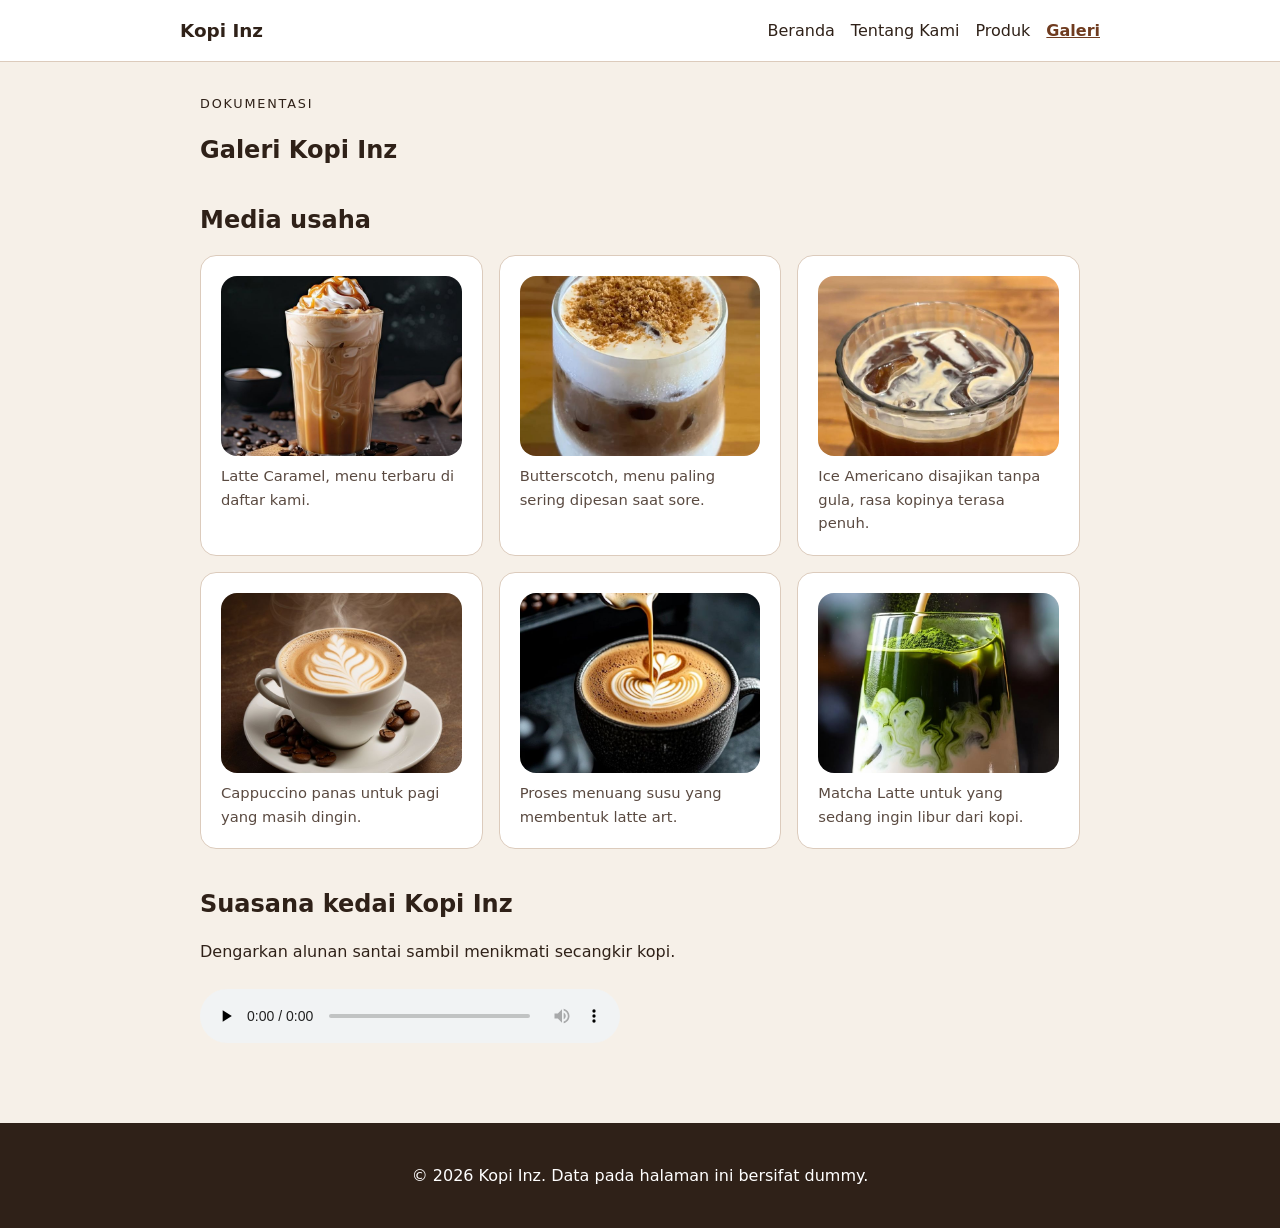
==== galeri.html @ 82ff4be2 "media serta tabel katalog" ====
<!doctype html>
<html lang="id">
  <head>
    <meta charset="utf-8" />
    <meta name="viewport" content="width=device-width, initial-scale=1" />
    <meta name="description" content="Galeri Kopi Inz: foto menu, suasana kedai, dan musik pengiring." />
    <title>Galeri Kopi Inz - Website UMKM</title>
    <link rel="stylesheet" href="css/style.css" />
  </head>
  <body>
    <a class="skip-link" href="#konten">Lewati ke konten utama</a>

    <header class="site-header">
      <nav class="nav" aria-label="Navigasi utama">
        <a class="brand" href="index.html">Kopi Inz</a>
        <ul>
          <li><a href="index.html">Beranda</a></li>
          <li><a href="tentang.html">Tentang Kami</a></li>
          <li><a href="produk.html">Produk</a></li>
          <li><a aria-current="page" href="galeri.html">Galeri</a></li>
        </ul>
      </nav>
    </header>

    <main id="konten" class="page">
      <section aria-labelledby="galeri-title">
        <p class="eyebrow">Dokumentasi</p>
        <h1 id="galeri-title">Galeri Kopi Inz</h1>
      </section>

      <section aria-labelledby="media-title">
        <h2 id="media-title">Media usaha</h2>
        <div class="gallery-list">
          <figure class="media-card">
            <img
              class="product-photo"
              src="assets/images/latte caramel.jpg"
              alt="Segelas Latte Caramel dingin dengan whipped cream dan siraman saus karamel"
              width="800"
              height="600"
              loading="lazy"
            />
            <figcaption>Latte Caramel, menu terbaru di daftar kami.</figcaption>
          </figure>

          <figure class="media-card">
            <img
              class="product-photo"
              src="assets/images/Butterscotch.jpg"
              alt="Segelas kopi Butterscotch dengan lapisan susu dan taburan gula aren"
              width="800"
              height="600"
              loading="lazy"
            />
            <figcaption>Butterscotch, menu paling sering dipesan saat sore.</figcaption>
          </figure>

          <figure class="media-card">
            <img
              class="product-photo"
              src="assets/images/ice americano.jpg"
              alt="Segelas Ice Americano dengan es batu dan lapisan krema di permukaan"
              width="800"
              height="600"
              loading="lazy"
            />
            <figcaption>Ice Americano disajikan tanpa gula, rasa kopinya terasa penuh.</figcaption>
          </figure>

          <figure class="media-card">
            <img
              class="product-photo"
              src="assets/images/Cappuccino.jpg"
              alt="Secangkir Cappuccino panas dengan latte art dan biji kopi di piring saji"
              width="800"
              height="600"
              loading="lazy"
            />
            <figcaption>Cappuccino panas untuk pagi yang masih dingin.</figcaption>
          </figure>

          <figure class="media-card">
            <img
              class="product-photo"
              src="assets/images/coffe.jpg"
              alt="Espresso dituang ke cangkir berisi susu hingga membentuk latte art"
              width="800"
              height="600"
              loading="lazy"
            />
            <figcaption>Proses menuang susu yang membentuk latte art.</figcaption>
          </figure>

          <figure class="media-card">
            <img
              class="product-photo"
              src="assets/images/Matcha Latte.jpg"
              alt="Segelas Matcha Latte dingin saat susu dituang ke atas bubuk matcha"
              width="800"
              height="600"
              loading="lazy"
            />
            <figcaption>Matcha Latte untuk yang sedang ingin libur dari kopi.</figcaption>
          </figure>
        </div>
      </section>

      <section aria-labelledby="audio-title">
        <h2 id="audio-title">Suasana kedai Kopi Inz</h2>
        <p id="audio-note">Dengarkan alunan santai sambil menikmati secangkir kopi.</p>
        <audio controls aria-describedby="audio-note" preload="none">
          <source src="assets/audio/hindia.mp4" type="audio/mp4" />
          Browser kamu belum mendukung pemutar audio.
          <a href="assets/audio/hindia.mp4">Unduh lagu pengiring</a>.
        </audio>
      </section>
    </main>

    <footer class="site-footer">
      <p>&copy; <span id="tahun">2026</span> Kopi Inz. Data pada halaman ini bersifat dummy.</p>
    </footer>

    <script src="js/script.js"></script>
  </body>
</html>
---- css/style.css ----
:root {
  --coklat-tua: #2f2118;
  --coklat: #6f3b1f;
  --coklat-brand: #4b2715;
  --krem: #f6f0e8;
  --kuning: #ffd166;
  --garis: #dccbbc;
  --abu-teks: #5a4a41;
  --putih: #ffffff;
  --radius: 16px;
}

* { box-sizing: border-box; }

body {
  margin: 0;
  color: var(--coklat-tua);
  background: var(--krem);
  font-family: system-ui, -apple-system, "Segoe UI", Arial, sans-serif;
  line-height: 1.6;
}

.page {
  max-width: 920px;
  margin: 0 auto;
  padding: 32px 20px;
}

.page > section { margin-bottom: 40px; }

h1, h2, h3 { line-height: 1.25; }

.skip-link {
  position: absolute;
  left: -9999px;
  z-index: 100;
  padding: 8px 12px;
  color: var(--putih);
  background: var(--coklat-tua);
}

.skip-link:focus { top: 8px; left: 8px; }

.site-header {
  padding: 16px 20px;
  background: var(--putih);
  border-bottom: 1px solid var(--garis);
}

.nav {
  display: flex;
  flex-wrap: wrap;
  gap: 8px 20px;
  align-items: center;
  justify-content: space-between;
  max-width: 920px;
  margin: 0 auto;
}

.brand {
  color: var(--coklat-brand);
  font-size: 1.15rem;
  font-weight: 800;
  text-decoration: none;
}

.nav ul {
  display: flex;
  flex-wrap: wrap;
  gap: 16px;
  padding: 0;
  margin: 0;
  list-style: none;
}

.nav a {
  color: var(--coklat-tua);
  text-decoration: none;
}

.nav a:hover { text-decoration: underline; }

.nav a[aria-current="page"] {
  color: var(--coklat);
  font-weight: 800;
  text-decoration: underline;
}

.hero {
  padding: 36px;
  color: var(--putih);
  background: var(--coklat);
  border-radius: 24px;
}

.hero img{
  width: 400px;
  height: 400px;
  object-fit: cover;
  margin: 0 auto;
}

.hero h1 { margin: 0 0 8px; font-size: clamp(1.8rem, 5vw, 2.6rem); }

.eyebrow {
  margin: 0 0 8px;
  font-size: 0.8rem;
  letter-spacing: 0.14em;
  text-transform: uppercase;
}

button {
  padding: 12px 18px;
  color: var(--coklat-tua);
  font-size: 1rem;
  font-weight: 700;
  font-family: inherit;
  cursor: pointer;
  background: var(--kuning);
  border: 0;
  border-radius: 999px;
}

button:hover { background: #ffc233; }

a:focus-visible,
button:focus-visible { outline: 3px solid #2563eb; outline-offset: 3px; }

.product-list,
.info-container,
.gallery-list {
  display: grid;
  gap: 16px;
  margin-top: 16px;
  grid-template-columns: repeat(auto-fit, minmax(240px, 1fr));
}

/* Kartu produk baru tampil lebih lebar dan sendirian */
.product-list--sorot { grid-template-columns: minmax(0, 480px); }

.product-card,
.info-card,
.media-card {
  display: flex;
  flex-direction: column;
  padding: 20px;
  background: var(--putih);
  border: 1px solid var(--garis);
  border-radius: var(--radius);
}

.product-card h3,
.info-card h3 { margin: 0 0 8px; }

.product-card p,
.info-card p { margin: 0 0 8px; }

.product-photo {
  width: 100%;
  height: auto;
  aspect-ratio: 4 / 3;
  object-fit: cover;
  margin-bottom: 12px;
  background: var(--krem);
}

.media-card .product-photo { margin-bottom: 0; }

.product-photo--lebar { max-width: 520px; }

.price {
  margin-top: auto;
  color: var(--coklat);
  font-size: 1.1rem;
  font-weight: 700;
}

.price .unit {
  color: var(--abu-teks);
  font-size: 0.85rem;
  font-weight: 400;
}

.product-card--baru {
  position: relative;
  border-color: var(--coklat);
}

.produk-card2 {
  padding-top: 35px;

}

.badge {
  align-self: flex-start;
  padding: 2px 10px;
  margin-bottom: 8px;
  color: var(--coklat-tua);
  font-size: 0.75rem;
  font-weight: 700;
  background: var(--kuning);
  border-radius: 999px;
}

img { display: block; max-width: 100%; height: auto; border-radius: var(--radius); }
figure { margin: 0; }
figcaption { margin-top: 8px; color: var(--abu-teks); font-size: 0.92rem; }

audio { width: 100%; max-width: 420px; margin-top: 8px; }

.table-wrap { overflow-x: auto; }
table { width: 100%; border-collapse: collapse; background: var(--putih); }
caption { margin-bottom: 8px; font-weight: 700; text-align: left; }
th,
td { padding: 10px; text-align: left; border: 1px solid var(--garis); }
thead th { background: #efe4d8; }
tbody tr:nth-child(even) th,
tbody tr:nth-child(even) td { background: #faf5ef; }
td:last-child,
thead th:last-child { text-align: right; white-space: nowrap; }

.site-footer {
  padding: 24px 20px;
  color: var(--putih);
  text-align: center;
  background: var(--coklat-tua);
}

.site-footer a { color: var(--kuning); }

@media (max-width: 600px) {
  .page { padding: 24px 16px; }
  .hero { padding: 24px; border-radius: 18px; }
  .nav { justify-content: flex-start; }
}
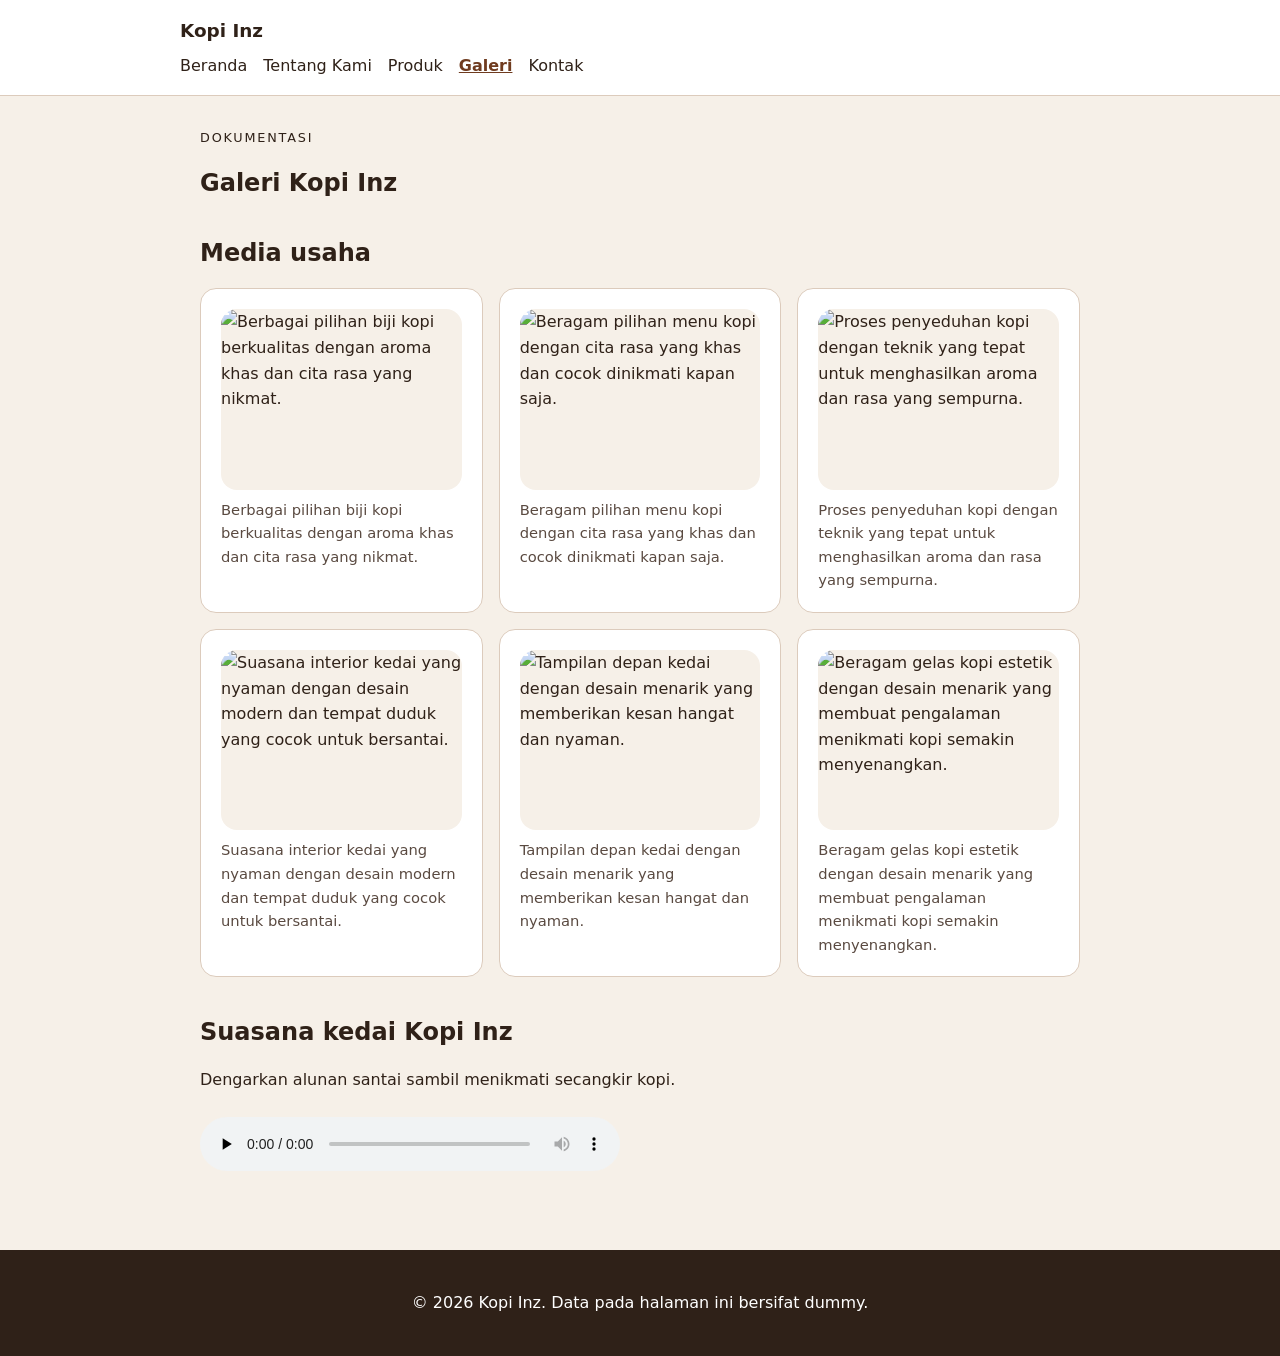
==== commit bec4d233: "feat: tambah form kontak aksesibel dan preview" ====
--- a/galeri.html
+++ b/galeri.html
@@ -18,6 +18,7 @@
           <li><a href="tentang.html">Tentang Kami</a></li>
           <li><a href="produk.html">Produk</a></li>
           <li><a aria-current="page" href="galeri.html">Galeri</a></li>
+          <li><a href="kontak.html">Kontak</a></li>
         </ul>
       </nav>
     </header>
@@ -34,73 +35,73 @@
           <figure class="media-card">
             <img
               class="product-photo"
-              src="assets/images/latte caramel.jpg"
-              alt="Segelas Latte Caramel dingin dengan whipped cream dan siraman saus karamel"
+              src="assets/images/Biji Kopi.jpg"
+              alt="Berbagai pilihan biji kopi berkualitas dengan aroma khas dan cita rasa yang nikmat."
               width="800"
               height="600"
               loading="lazy"
             />
-            <figcaption>Latte Caramel, menu terbaru di daftar kami.</figcaption>
+            <figcaption>Berbagai pilihan biji kopi berkualitas dengan aroma khas dan cita rasa yang nikmat.</figcaption>
           </figure>
 
           <figure class="media-card">
             <img
               class="product-photo"
-              src="assets/images/Butterscotch.jpg"
-              alt="Segelas kopi Butterscotch dengan lapisan susu dan taburan gula aren"
+              src="assets/images/Menu Kopi.jpg"
+              alt="Beragam pilihan menu kopi dengan cita rasa yang khas dan cocok dinikmati kapan saja."
               width="800"
               height="600"
               loading="lazy"
             />
-            <figcaption>Butterscotch, menu paling sering dipesan saat sore.</figcaption>
+            <figcaption>Beragam pilihan menu kopi dengan cita rasa yang khas dan cocok dinikmati kapan saja.</figcaption>
           </figure>
 
           <figure class="media-card">
             <img
               class="product-photo"
-              src="assets/images/ice americano.jpg"
-              alt="Segelas Ice Americano dengan es batu dan lapisan krema di permukaan"
+              src="assets/images/Proses Seduh.jpg"
+              alt="Proses penyeduhan kopi dengan teknik yang tepat untuk menghasilkan aroma dan rasa yang sempurna."
               width="800"
               height="600"
               loading="lazy"
             />
-            <figcaption>Ice Americano disajikan tanpa gula, rasa kopinya terasa penuh.</figcaption>
+            <figcaption>Proses penyeduhan kopi dengan teknik yang tepat untuk menghasilkan aroma dan rasa yang sempurna.</figcaption>
           </figure>
 
           <figure class="media-card">
             <img
               class="product-photo"
-              src="assets/images/Cappuccino.jpg"
-              alt="Secangkir Cappuccino panas dengan latte art dan biji kopi di piring saji"
+              src="assets/images/Tampilan Dalam.jpg"
+              alt="Suasana interior kedai yang nyaman dengan desain modern dan tempat duduk yang cocok untuk bersantai."
               width="800"
               height="600"
               loading="lazy"
             />
-            <figcaption>Cappuccino panas untuk pagi yang masih dingin.</figcaption>
+            <figcaption>Suasana interior kedai yang nyaman dengan desain modern dan tempat duduk yang cocok untuk bersantai.</figcaption>
           </figure>
 
           <figure class="media-card">
             <img
               class="product-photo"
-              src="assets/images/coffe.jpg"
-              alt="Espresso dituang ke cangkir berisi susu hingga membentuk latte art"
+              src="assets/images/Tampilan Depan.jpg"
+              alt="Tampilan depan kedai dengan desain menarik yang memberikan kesan hangat dan nyaman."
               width="800"
               height="600"
               loading="lazy"
             />
-            <figcaption>Proses menuang susu yang membentuk latte art.</figcaption>
+            <figcaption>Tampilan depan kedai dengan desain menarik yang memberikan kesan hangat dan nyaman.</figcaption>
           </figure>
 
           <figure class="media-card">
             <img
               class="product-photo"
-              src="assets/images/Matcha Latte.jpg"
-              alt="Segelas Matcha Latte dingin saat susu dituang ke atas bubuk matcha"
+              src="assets/images/Gelas Kopi.jpg"
+              alt="Beragam gelas kopi estetik dengan desain menarik yang membuat pengalaman menikmati kopi semakin menyenangkan."
               width="800"
               height="600"
               loading="lazy"
             />
-            <figcaption>Matcha Latte untuk yang sedang ingin libur dari kopi.</figcaption>
+            <figcaption>Beragam gelas kopi estetik dengan desain menarik yang membuat pengalaman menikmati kopi semakin menyenangkan.</figcaption>
           </figure>
         </div>
       </section>
@@ -110,7 +111,7 @@
         <p id="audio-note">Dengarkan alunan santai sambil menikmati secangkir kopi.</p>
         <audio controls aria-describedby="audio-note" preload="none">
           <source src="assets/audio/hindia.mp4" type="audio/mp4" />
-          Browser kamu belum mendukung pemutar audio.
+        
           <a href="assets/audio/hindia.mp4">Unduh lagu pengiring</a>.
         </audio>
       </section>
--- a/css/style.css
+++ b/css/style.css
@@ -49,10 +49,9 @@
 
 .nav {
   display: flex;
-  flex-wrap: wrap;
-  gap: 8px 20px;
-  align-items: center;
-  justify-content: space-between;
+  flex-direction: column;
+  align-items: flex-start;
+  gap: 8px;
   max-width: 920px;
   margin: 0 auto;
 }
@@ -232,4 +231,72 @@
   .page { padding: 24px 16px; }
   .hero { padding: 24px; border-radius: 18px; }
   .nav { justify-content: flex-start; }
+}
+/* ===== Form kontak ===== */
+.form-card {
+  padding: 24px;
+  background: var(--putih);
+  border: 1px solid var(--garis);
+  border-radius: var(--radius);
+}
+
+.field { margin-bottom: 16px; }
+
+.field label {
+  display: block;
+  margin-bottom: 6px;
+  font-weight: 600;
+}
+
+.field input,
+.field select,
+.field textarea {
+  display: block;
+  width: 100%;
+  padding: 10px 12px;
+  color: var(--coklat-tua);
+  font: inherit;
+  background: var(--putih);
+  border: 1px solid var(--garis);
+  border-radius: 8px;
+}
+
+.field textarea { resize: vertical; }
+
+fieldset {
+  padding: 12px 16px;
+  margin: 0 0 16px;
+  border: 1px solid var(--garis);
+  border-radius: 8px;
+}
+
+legend {
+  padding: 0 6px;
+  font-weight: 600;
+}
+
+fieldset label {
+  display: block;
+  padding: 4px 0;
+}
+
+input:focus-visible,
+select:focus-visible,
+textarea:focus-visible {
+  outline: 3px solid #2563eb;
+  outline-offset: 3px;
+}
+
+#preview-form {
+  padding: 16px;
+  margin: 0;
+  overflow-x: auto;
+  white-space: pre-wrap;
+  background: var(--putih);
+  border: 1px solid var(--garis);
+  border-radius: var(--radius);
+}
+
+@media (max-width: 600px) {
+  .form-card { padding: 16px; }
 }
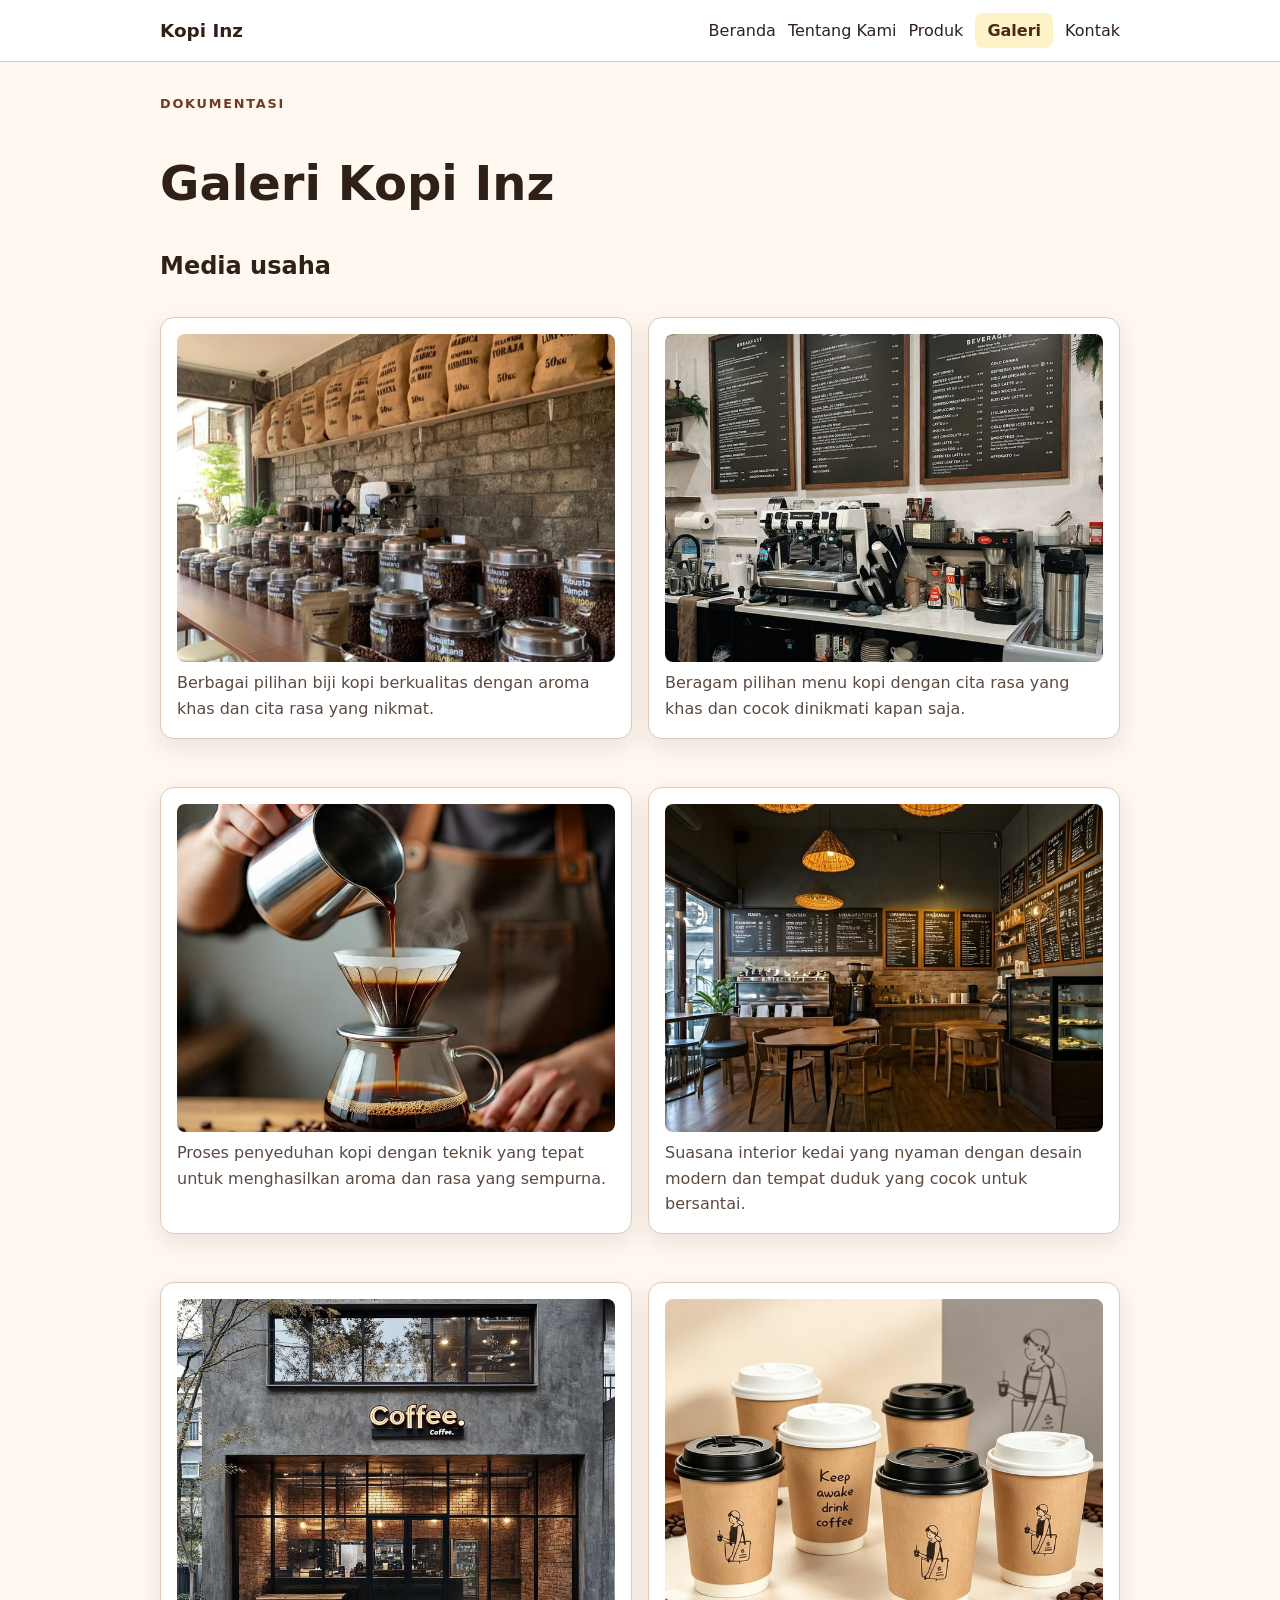
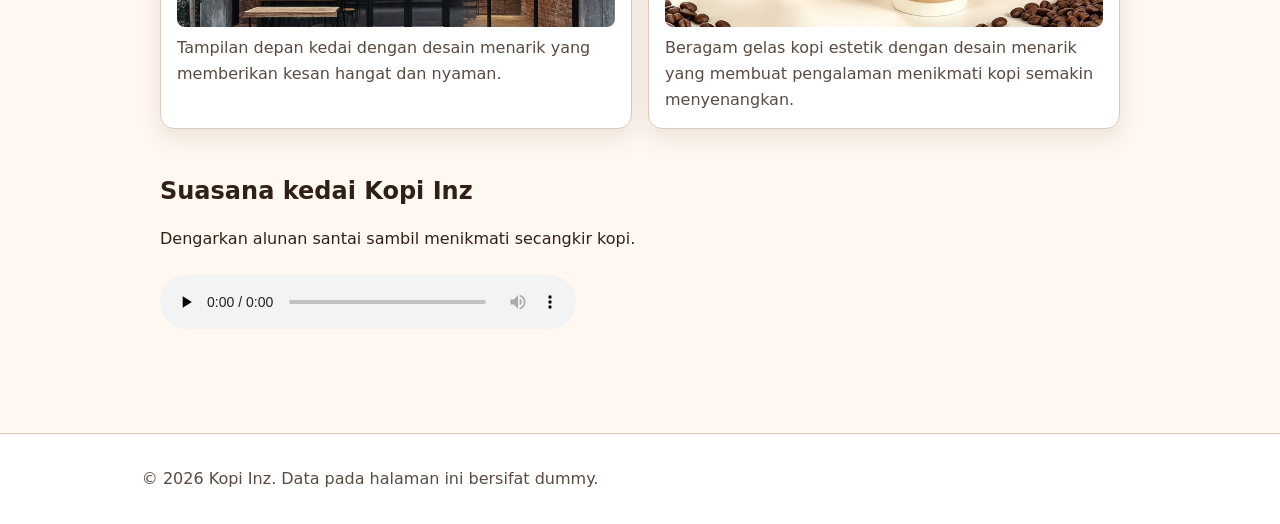
==== commit 88b1f7e9: "feat: bangun layout flexbox dan grid" ====
--- a/galeri.html
+++ b/galeri.html
@@ -31,7 +31,7 @@
 
       <section aria-labelledby="media-title">
         <h2 id="media-title">Media usaha</h2>
-        <div class="gallery-list">
+        <div class="gallery-grid">
           <figure class="media-card">
             <img
               class="product-photo"
--- a/css/style.css
+++ b/css/style.css
@@ -1,302 +1,330 @@
 :root {
-  --coklat-tua: #2f2118;
-  --coklat: #6f3b1f;
-  --coklat-brand: #4b2715;
-  --krem: #f6f0e8;
-  --kuning: #ffd166;
-  --garis: #dccbbc;
-  --abu-teks: #5a4a41;
-  --putih: #ffffff;
-  --radius: 16px;
-}
-
-* { box-sizing: border-box; }
+  --color-primary: #6f3b1f;
+  --color-primary-strong: #4b2715;
+  --color-on-primary: #ffffff;
+  --color-text: #2f2118;
+  --color-muted: #5a4a41;
+  --color-surface: #ffffff;
+  --color-surface-soft: #fff8f0;
+  --color-surface-strong: #efe4d8;
+  --color-border: #dccbbc;
+  --color-focus: #1d4ed8;
+  --color-accent: #ffd166;
+  --color-accent-strong: #ffc233;
+  --color-accent-soft: #fef3c7;
+
+  --space-1: 0.5rem;
+  --space-2: 0.75rem;
+  --space-3: 1rem;
+  --space-4: 1.5rem;
+  --space-5: 2rem;
+
+  --radius-sm: 0.5rem;
+  --radius-md: 0.875rem;
+  --radius-lg: 1.5rem;
+  --radius-pill: 999px;
+
+  --shadow-card: 0 0.5rem 1.5rem rgb(47 33 24 / 0.1);
+}
+
+*,
+*::before,
+*::after {
+  box-sizing: border-box;
+}
+
+html { color-scheme: light; }
 
 body {
   margin: 0;
-  color: var(--coklat-tua);
-  background: var(--krem);
-  font-family: system-ui, -apple-system, "Segoe UI", Arial, sans-serif;
+  color: var(--color-text);
+  background: var(--color-surface-soft);
+  font-family: system-ui, -apple-system, BlinkMacSystemFont, "Segoe UI", sans-serif;
+  font-size: 1rem;
   line-height: 1.6;
 }
 
-.page {
-  max-width: 920px;
-  margin: 0 auto;
-  padding: 32px 20px;
-}
-
-.page > section { margin-bottom: 40px; }
-
-h1, h2, h3 { line-height: 1.25; }
+img {
+  display: block;
+  max-width: 100%;
+  height: auto;
+  border-radius: var(--radius-sm);
+}
+figure { margin: 0 0 var(--space-3); }
+figcaption { margin-top: var(--space-1); color: var(--color-muted); }
+audio { width: 100%; max-width: 26rem; margin-top: var(--space-1); }
+
+a { color: var(--color-primary); }
+a:hover { color: var(--color-primary-strong); }
+
+:focus-visible {
+  outline: 3px solid var(--color-focus);
+  outline-offset: 3px;
+}
 
 .skip-link {
   position: absolute;
-  left: -9999px;
-  z-index: 100;
-  padding: 8px 12px;
-  color: var(--putih);
-  background: var(--coklat-tua);
-}
-
-.skip-link:focus { top: 8px; left: 8px; }
-
-.site-header {
-  padding: 16px 20px;
-  background: var(--putih);
-  border-bottom: 1px solid var(--garis);
-}
-
-.nav {
-  display: flex;
-  flex-direction: column;
-  align-items: flex-start;
-  gap: 8px;
-  max-width: 920px;
-  margin: 0 auto;
-}
+  top: -5rem;
+  left: var(--space-3);
+  padding: var(--space-2) var(--space-3);
+  color: var(--color-on-primary);
+  background: var(--color-text);
+}
+.skip-link:focus { top: var(--space-3); }
+
+
+.site-header,
+.site-footer {
+  padding: var(--space-3) var(--space-4);
+  background: var(--color-surface);
+  border-bottom: 1px solid var(--color-border);
+}
+
+.site-footer {
+  margin-top: var(--space-5);
+  color: var(--color-muted);
+  text-align: center;
+  border-top: 1px solid var(--color-border);
+  border-bottom: 0;
+}
+
+.nav,
+.page {
+  width: min(100% - 2rem, 60rem);
+  margin-inline: auto;
+}
+
+.page { padding-block: var(--space-5); }
+.page > section { margin-bottom: var(--space-5); }
 
 .brand {
-  color: var(--coklat-brand);
+  display: inline-block;
+  margin-bottom: var(--space-2);
+  color: var(--color-primary-strong);
   font-size: 1.15rem;
   font-weight: 800;
   text-decoration: none;
 }
 
-.nav ul {
-  display: flex;
-  flex-wrap: wrap;
-  gap: 16px;
-  padding: 0;
-  margin: 0;
-  list-style: none;
-}
-
-.nav a {
-  color: var(--coklat-tua);
-  text-decoration: none;
-}
-
+.nav ul { padding: 0; margin: 0; list-style: none; }
+.nav li { display: inline-block; margin: 0 var(--space-2) var(--space-1) 0; }
+.nav a { color: var(--color-text); text-decoration: none; }
 .nav a:hover { text-decoration: underline; }
 
 .nav a[aria-current="page"] {
-  color: var(--coklat);
+  padding: var(--space-1) var(--space-2);
+  color: var(--color-primary-strong);
+  font-weight: 700;
+  background: var(--color-accent-soft);
+  border-radius: var(--radius-sm);
+}
+.nav a[aria-current="page"]:hover { text-decoration: none; }
+
+
+h1,
+h2,
+h3 { line-height: 1.2; text-wrap: balance; }
+
+h1 { font-size: clamp(2rem, 6vw, 3rem); }
+
+p,
+li { max-width: 68ch; }
+
+.eyebrow {
+  margin: 0 0 var(--space-1);
+  color: var(--color-primary);
+  font-size: 0.8rem;
   font-weight: 800;
-  text-decoration: underline;
-}
-
-.hero {
-  padding: 36px;
-  color: var(--putih);
-  background: var(--coklat);
-  border-radius: 24px;
-}
-
-.hero img{
-  width: 400px;
-  height: 400px;
-  object-fit: cover;
-  margin: 0 auto;
-}
-
-.hero h1 { margin: 0 0 8px; font-size: clamp(1.8rem, 5vw, 2.6rem); }
-
-.eyebrow {
-  margin: 0 0 8px;
-  font-size: 0.8rem;
   letter-spacing: 0.14em;
   text-transform: uppercase;
 }
 
+
+.hero {
+  padding: var(--space-5);
+  color: var(--color-on-primary);
+  background: var(--color-primary);
+  border-radius: var(--radius-lg);
+}
+.hero h1 { margin: 0 0 var(--space-1); }
+.hero .eyebrow { color: var(--color-accent-soft); }
+.hero img {
+  width: 100%;
+  max-width: 25rem;
+  aspect-ratio: 1;
+  margin-top: var(--space-3);
+  object-fit: cover;
+}
+
+
+.button,
 button {
-  padding: 12px 18px;
-  color: var(--coklat-tua);
-  font-size: 1rem;
+  display: inline-block;
+  padding: var(--space-2) var(--space-3);
+  color: var(--color-text);
+  font: inherit;
   font-weight: 700;
-  font-family: inherit;
+  text-decoration: none;
   cursor: pointer;
-  background: var(--kuning);
+  background: var(--color-accent);
   border: 0;
-  border-radius: 999px;
-}
-
-button:hover { background: #ffc233; }
-
-a:focus-visible,
-button:focus-visible { outline: 3px solid #2563eb; outline-offset: 3px; }
-
-.product-list,
-.info-container,
-.gallery-list {
-  display: grid;
-  gap: 16px;
-  margin-top: 16px;
-  grid-template-columns: repeat(auto-fit, minmax(240px, 1fr));
-}
-
-/* Kartu produk baru tampil lebih lebar dan sendirian */
-.product-list--sorot { grid-template-columns: minmax(0, 480px); }
+  border-radius: var(--radius-pill);
+}
+.button:hover,
+button:hover {
+  color: var(--color-text);
+  background: var(--color-accent-strong);
+}
 
 .product-card,
 .info-card,
-.media-card {
-  display: flex;
-  flex-direction: column;
-  padding: 20px;
-  background: var(--putih);
-  border: 1px solid var(--garis);
-  border-radius: var(--radius);
-}
+.media-card,
+.form-card {
+  margin-block: var(--space-3);
+  padding: var(--space-3);
+  background: var(--color-surface);
+  border: 1px solid var(--color-border);
+  border-radius: var(--radius-md);
+  box-shadow: var(--shadow-card);
+}
+
+.product-card--baru { border-color: var(--color-primary); }
 
 .product-card h3,
-.info-card h3 { margin: 0 0 8px; }
-
-.product-card p,
-.info-card p { margin: 0 0 8px; }
+.info-card h3 { margin: var(--space-1) 0; }
 
 .product-photo {
   width: 100%;
-  height: auto;
   aspect-ratio: 4 / 3;
+  margin-bottom: var(--space-2);
   object-fit: cover;
-  margin-bottom: 12px;
-  background: var(--krem);
-}
-
+  background: var(--color-surface-soft);
+}
 .media-card .product-photo { margin-bottom: 0; }
-
-.product-photo--lebar { max-width: 520px; }
+.product-photo--lebar { max-width: 32rem; }
+
+.badge {
+  display: inline-block;
+  padding: 0.125rem var(--space-2);
+  margin-bottom: var(--space-1);
+  color: var(--color-text);
+  font-size: 0.75rem;
+  font-weight: 700;
+  background: var(--color-accent);
+  border-radius: var(--radius-pill);
+}
 
 .price {
-  margin-top: auto;
-  color: var(--coklat);
+  color: var(--color-primary-strong);
   font-size: 1.1rem;
-  font-weight: 700;
-}
-
+  font-weight: 800;
+}
 .price .unit {
-  color: var(--abu-teks);
+  color: var(--color-muted);
   font-size: 0.85rem;
   font-weight: 400;
 }
 
-.product-card--baru {
-  position: relative;
-  border-color: var(--coklat);
-}
-
-.produk-card2 {
-  padding-top: 35px;
-
-}
-
-.badge {
-  align-self: flex-start;
-  padding: 2px 10px;
-  margin-bottom: 8px;
-  color: var(--coklat-tua);
-  font-size: 0.75rem;
-  font-weight: 700;
-  background: var(--kuning);
-  border-radius: 999px;
-}
-
-img { display: block; max-width: 100%; height: auto; border-radius: var(--radius); }
-figure { margin: 0; }
-figcaption { margin-top: 8px; color: var(--abu-teks); font-size: 0.92rem; }
-
-audio { width: 100%; max-width: 420px; margin-top: 8px; }
-
 .table-wrap { overflow-x: auto; }
-table { width: 100%; border-collapse: collapse; background: var(--putih); }
-caption { margin-bottom: 8px; font-weight: 700; text-align: left; }
+
+table {
+  width: 100%;
+  border-collapse: collapse;
+  background: var(--color-surface);
+}
+caption { margin-bottom: var(--space-1); color: var(--color-muted); font-weight: 700; text-align: left; }
 th,
-td { padding: 10px; text-align: left; border: 1px solid var(--garis); }
-thead th { background: #efe4d8; }
+td { padding: var(--space-2); text-align: left; border: 1px solid var(--color-border); }
+thead th { background: var(--color-surface-strong); }
 tbody tr:nth-child(even) th,
-tbody tr:nth-child(even) td { background: #faf5ef; }
+tbody tr:nth-child(even) td { background: var(--color-surface-soft); }
 td:last-child,
 thead th:last-child { text-align: right; white-space: nowrap; }
 
-.site-footer {
-  padding: 24px 20px;
-  color: var(--putih);
-  text-align: center;
-  background: var(--coklat-tua);
-}
-
-.site-footer a { color: var(--kuning); }
-
-@media (max-width: 600px) {
-  .page { padding: 24px 16px; }
-  .hero { padding: 24px; border-radius: 18px; }
-  .nav { justify-content: flex-start; }
-}
-/* ===== Form kontak ===== */
-.form-card {
-  padding: 24px;
-  background: var(--putih);
-  border: 1px solid var(--garis);
-  border-radius: var(--radius);
-}
-
-.field { margin-bottom: 16px; }
-
-.field label {
-  display: block;
-  margin-bottom: 6px;
-  font-weight: 600;
-}
+
+.field { margin-bottom: var(--space-3); }
+
+.field label,
+legend { display: block; margin-bottom: var(--space-1); font-weight: 700; }
 
 .field input,
 .field select,
 .field textarea {
   display: block;
   width: 100%;
-  padding: 10px 12px;
-  color: var(--coklat-tua);
+  padding: var(--space-2);
+  color: inherit;
   font: inherit;
-  background: var(--putih);
-  border: 1px solid var(--garis);
-  border-radius: 8px;
-}
-
+  background: var(--color-surface);
+  border: 1px solid var(--color-muted);
+  border-radius: var(--radius-sm);
+}
 .field textarea { resize: vertical; }
 
+
+input[type="radio"],
+input[type="checkbox"] { width: auto; }
+
 fieldset {
-  padding: 12px 16px;
-  margin: 0 0 16px;
-  border: 1px solid var(--garis);
-  border-radius: 8px;
-}
-
-legend {
-  padding: 0 6px;
-  font-weight: 600;
-}
-
-fieldset label {
-  display: block;
-  padding: 4px 0;
-}
-
-input:focus-visible,
-select:focus-visible,
-textarea:focus-visible {
-  outline: 3px solid #2563eb;
-  outline-offset: 3px;
-}
+  margin: 0 0 var(--space-3);
+  padding: var(--space-3);
+  border: 1px solid var(--color-border);
+  border-radius: var(--radius-sm);
+}
+fieldset label { display: block; padding: 0.25rem 0; }
 
 #preview-form {
-  padding: 16px;
   margin: 0;
+  padding: var(--space-3);
   overflow-x: auto;
   white-space: pre-wrap;
-  background: var(--putih);
-  border: 1px solid var(--garis);
-  border-radius: var(--radius);
-}
-
-@media (max-width: 600px) {
-  .form-card { padding: 16px; }
-}+  background: var(--color-surface);
+  border: 1px solid var(--color-border);
+  border-radius: var(--radius-sm);
+}
+
+/* ===== P06: Flexbox ===== */
+.nav {
+  display: flex;
+  gap: var(--space-3);
+  align-items: center;
+  justify-content: space-between;
+}
+.brand { margin-bottom: 0; }
+.nav ul { display: flex; gap: var(--space-2); flex-wrap: wrap; }
+.nav li { margin: 0; }
+
+.product-card { display: flex; flex-direction: column; }
+.product-badge {
+  align-self: flex-start;
+  padding: 0.25rem var(--space-2);
+  color: var(--color-primary-strong);
+  font-size: 0.875rem;
+  font-weight: 800;
+  background: #fef3c7;
+  border-radius: 999px;
+}
+.card-actions {
+  display: flex;
+  gap: var(--space-2);
+  align-items: center;
+  flex-wrap: wrap;
+  margin-top: auto;
+}
+
+/* ===== P06: Grid ===== */
+.hero {
+  display: grid;
+  grid-template-columns: 1.2fr 0.8fr;
+  gap: var(--space-4);
+  align-items: center;
+}
+.hero-image { width: 100%; border-radius: var(--radius-md); }
+
+.product-grid,
+.gallery-grid {
+  display: grid;
+  grid-template-columns: repeat(3, minmax(0, 1fr));
+  gap: var(--space-3);
+}
+.gallery-grid { grid-template-columns: repeat(2, minmax(0, 1fr)); }
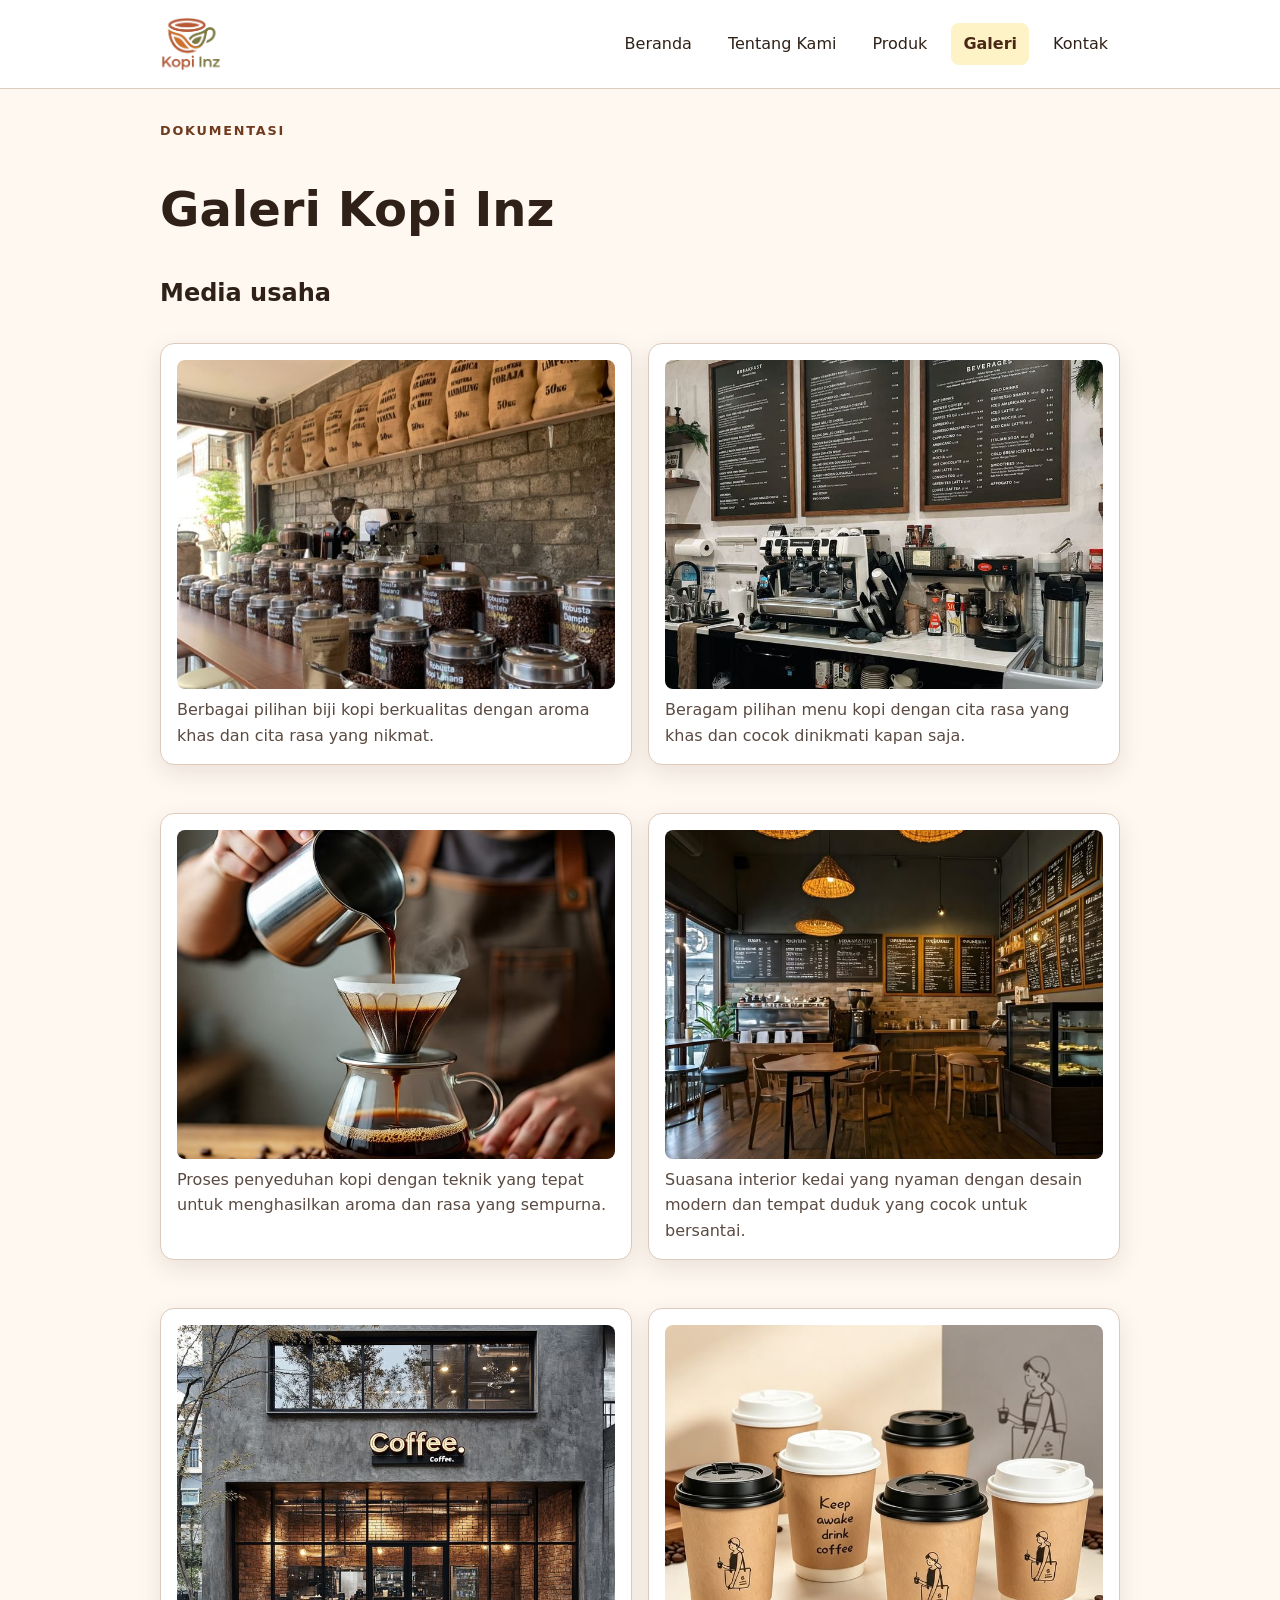
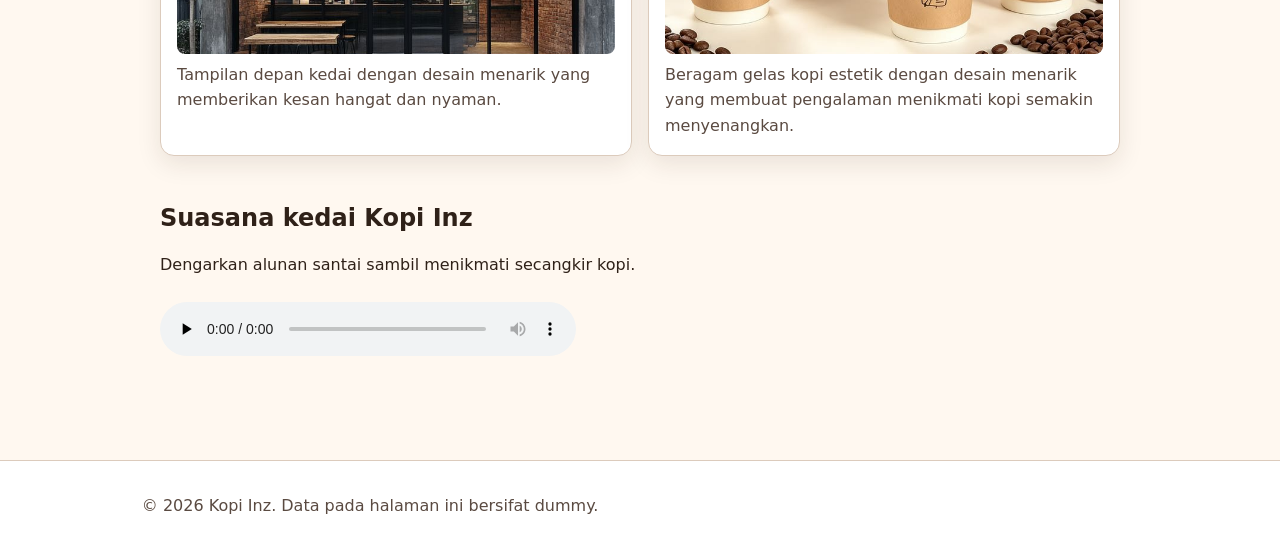
==== commit 871c23b1: "feat: tambahkan data produk dengan javascript" ====
--- a/galeri.html
+++ b/galeri.html
@@ -6,14 +6,21 @@
     <meta name="description" content="Galeri Kopi Inz: foto menu, suasana kedai, dan musik pengiring." />
     <title>Galeri Kopi Inz - Website UMKM</title>
     <link rel="stylesheet" href="css/style.css" />
+    <link rel="icon" type="image/png" href="assets/images/favicon_rmv.png" />
+    <script src="js/app.js" defer></script>
   </head>
   <body>
     <a class="skip-link" href="#konten">Lewati ke konten utama</a>
 
     <header class="site-header">
       <nav class="nav" aria-label="Navigasi utama">
-        <a class="brand" href="index.html">Kopi Inz</a>
-        <ul>
+        <a class="brand" href="index.html"><img class="brand-logo" src="assets/images/logo.png" alt="Kopi Inz" width="656" height="591" /></a>
+        <button class="nav-toggle" type="button" aria-expanded="false" aria-controls="menu-utama" aria-label="Buka menu">
+          <span class="nav-toggle-bar"></span>
+          <span class="nav-toggle-bar"></span>
+          <span class="nav-toggle-bar"></span>
+        </button>
+        <ul id="menu-utama">
           <li><a href="index.html">Beranda</a></li>
           <li><a href="tentang.html">Tentang Kami</a></li>
           <li><a href="produk.html">Produk</a></li>
@@ -35,7 +42,7 @@
           <figure class="media-card">
             <img
               class="product-photo"
-              src="assets/images/Biji Kopi.jpg"
+              src="assets/images/Biji%20Kopi.jpg"
               alt="Berbagai pilihan biji kopi berkualitas dengan aroma khas dan cita rasa yang nikmat."
               width="800"
               height="600"
@@ -47,7 +54,7 @@
           <figure class="media-card">
             <img
               class="product-photo"
-              src="assets/images/Menu Kopi.jpg"
+              src="assets/images/Menu%20Kopi.jpg"
               alt="Beragam pilihan menu kopi dengan cita rasa yang khas dan cocok dinikmati kapan saja."
               width="800"
               height="600"
@@ -59,7 +66,7 @@
           <figure class="media-card">
             <img
               class="product-photo"
-              src="assets/images/Proses Seduh.jpg"
+              src="assets/images/Proses%20Seduh.jpg"
               alt="Proses penyeduhan kopi dengan teknik yang tepat untuk menghasilkan aroma dan rasa yang sempurna."
               width="800"
               height="600"
@@ -71,7 +78,7 @@
           <figure class="media-card">
             <img
               class="product-photo"
-              src="assets/images/Tampilan Dalam.jpg"
+              src="assets/images/Tampilan%20Dalam.jpg"
               alt="Suasana interior kedai yang nyaman dengan desain modern dan tempat duduk yang cocok untuk bersantai."
               width="800"
               height="600"
@@ -83,7 +90,7 @@
           <figure class="media-card">
             <img
               class="product-photo"
-              src="assets/images/Tampilan Depan.jpg"
+              src="assets/images/Tampilan%20Depan.jpg"
               alt="Tampilan depan kedai dengan desain menarik yang memberikan kesan hangat dan nyaman."
               width="800"
               height="600"
@@ -95,7 +102,7 @@
           <figure class="media-card">
             <img
               class="product-photo"
-              src="assets/images/Gelas Kopi.jpg"
+              src="assets/images/Gelas%20Kopi.jpg"
               alt="Beragam gelas kopi estetik dengan desain menarik yang membuat pengalaman menikmati kopi semakin menyenangkan."
               width="800"
               height="600"
--- a/css/style.css
+++ b/css/style.css
@@ -120,7 +120,6 @@
 }
 .nav a[aria-current="page"]:hover { text-decoration: none; }
 
-
 h1,
 h2,
 h3 { line-height: 1.2; text-wrap: balance; }
@@ -138,7 +137,6 @@
   letter-spacing: 0.14em;
   text-transform: uppercase;
 }
-
 
 .hero {
   padding: var(--space-5);
@@ -205,8 +203,9 @@
 
 .badge {
   display: inline-block;
-  padding: 0.125rem var(--space-2);
-  margin-bottom: var(--space-1);
+  align-self: flex-start;
+  padding: 0.25rem var(--space-2);
+  margin-bottom: var(--space-2);
   color: var(--color-text);
   font-size: 0.75rem;
   font-weight: 700;
@@ -225,7 +224,9 @@
   font-weight: 400;
 }
 
-.table-wrap { overflow-x: auto; }
+.table-scroll { max-width: 100%; overflow-x: auto; }
+.table-scroll:focus-visible { outline: 3px solid var(--color-focus); outline-offset: 3px; }
+.table-scroll table { min-width: 28rem; }
 
 table {
   width: 100%;
@@ -283,16 +284,60 @@
   border-radius: var(--radius-sm);
 }
 
-/* ===== P06: Flexbox ===== */
 .nav {
   display: flex;
+  flex-wrap: wrap;
   gap: var(--space-3);
   align-items: center;
   justify-content: space-between;
 }
-.brand { margin-bottom: 0; }
-.nav ul { display: flex; gap: var(--space-2); flex-wrap: wrap; }
+.brand { margin-bottom: 0; line-height: 0; }
+.brand-logo {
+  width: auto;
+  height: 3.5rem;
+  border-radius: 0;
+}
+
+.nav ul {
+  display: none;             
+  flex-direction: column;
+  gap: var(--space-1);
+  width: 100%;
+}
+.nav ul.is-open { display: flex; }
 .nav li { margin: 0; }
+.nav li a { display: block; padding: var(--space-2) var(--space-3); }
+
+.nav-toggle {
+  display: inline-flex;
+  flex-direction: column;
+  gap: 0.3rem;
+  align-items: center;
+  justify-content: center;
+  width: 2.75rem;
+  height: 2.75rem;
+  padding: 0;
+  background: var(--color-accent-soft);
+  border: 1px solid var(--color-border);
+  border-radius: var(--radius-sm);
+}
+.nav-toggle:hover { background: var(--color-accent); }
+
+.nav-toggle-bar {
+  display: block;
+  width: 1.4rem;
+  height: 2px;
+  background: var(--color-primary-strong);
+  border-radius: var(--radius-pill);
+  transition: transform 0.2s ease, opacity 0.2s ease;
+}
+.nav-toggle.is-open .nav-toggle-bar:nth-child(1) { transform: translateY(0.4rem) rotate(45deg); }
+.nav-toggle.is-open .nav-toggle-bar:nth-child(2) { opacity: 0; }
+.nav-toggle.is-open .nav-toggle-bar:nth-child(3) { transform: translateY(-0.4rem) rotate(-45deg); }
+
+@media (prefers-reduced-motion: reduce) {
+  .nav-toggle-bar { transition: none; }
+}
 
 .product-card { display: flex; flex-direction: column; }
 .product-badge {
@@ -312,19 +357,71 @@
   margin-top: auto;
 }
 
-/* ===== P06: Grid ===== */
 .hero {
   display: grid;
-  grid-template-columns: 1.2fr 0.8fr;
+  grid-template-columns: 1fr;
   gap: var(--space-4);
   align-items: center;
 }
 .hero-image { width: 100%; border-radius: var(--radius-md); }
 
 .product-grid,
+.product-list,
 .gallery-grid {
   display: grid;
-  grid-template-columns: repeat(3, minmax(0, 1fr));
+  grid-template-columns: 1fr;
   gap: var(--space-3);
 }
-.gallery-grid { grid-template-columns: repeat(2, minmax(0, 1fr)); }+
+.product-list .product-card { margin-block: 0; }
+
+@media (min-width: 42rem) {
+  .nav-toggle { display: none; }
+  .nav ul { display: flex; flex-direction: row; width: auto; gap: var(--space-2); }
+  .nav li a { padding: var(--space-1) var(--space-2); }
+  .product-list,
+  .gallery-grid { grid-template-columns: repeat(2, minmax(0, 1fr)); }
+}
+
+@media (min-width: 48rem) {
+  .hero { grid-template-columns: 1.2fr 0.8fr; }
+  .product-grid { grid-template-columns: repeat(2, minmax(0, 1fr)); }
+}
+
+@media (min-width: 60rem) {
+  .product-grid { grid-template-columns: repeat(3, minmax(0, 1fr)); }
+}
+
+.js-product-grid {
+  display: grid;
+  grid-template-columns: repeat(auto-fit, minmax(14rem, 1fr));
+  gap: var(--space-4);
+}
+
+.js-product-card {
+  padding: var(--space-4);
+  border: 1px solid var(--color-border);
+  border-radius: var(--radius-lg);
+  background: var(--color-surface);
+}
+
+.stock-badge {
+  display: inline-flex;
+  margin-block-start: var(--space-2);
+  padding: 0.25rem 0.6rem;
+  border-radius: 999px;
+  font-size: 0.85rem;
+  font-weight: 700;
+  background: #dcfce7;
+  color: #166534;
+}
+
+.stock-badge.warning {
+  background: #fef3c7;
+  color: #92400e;
+}
+
+.stock-badge.empty {
+  background: #fee2e2;
+  color: #991b1b;
+}
